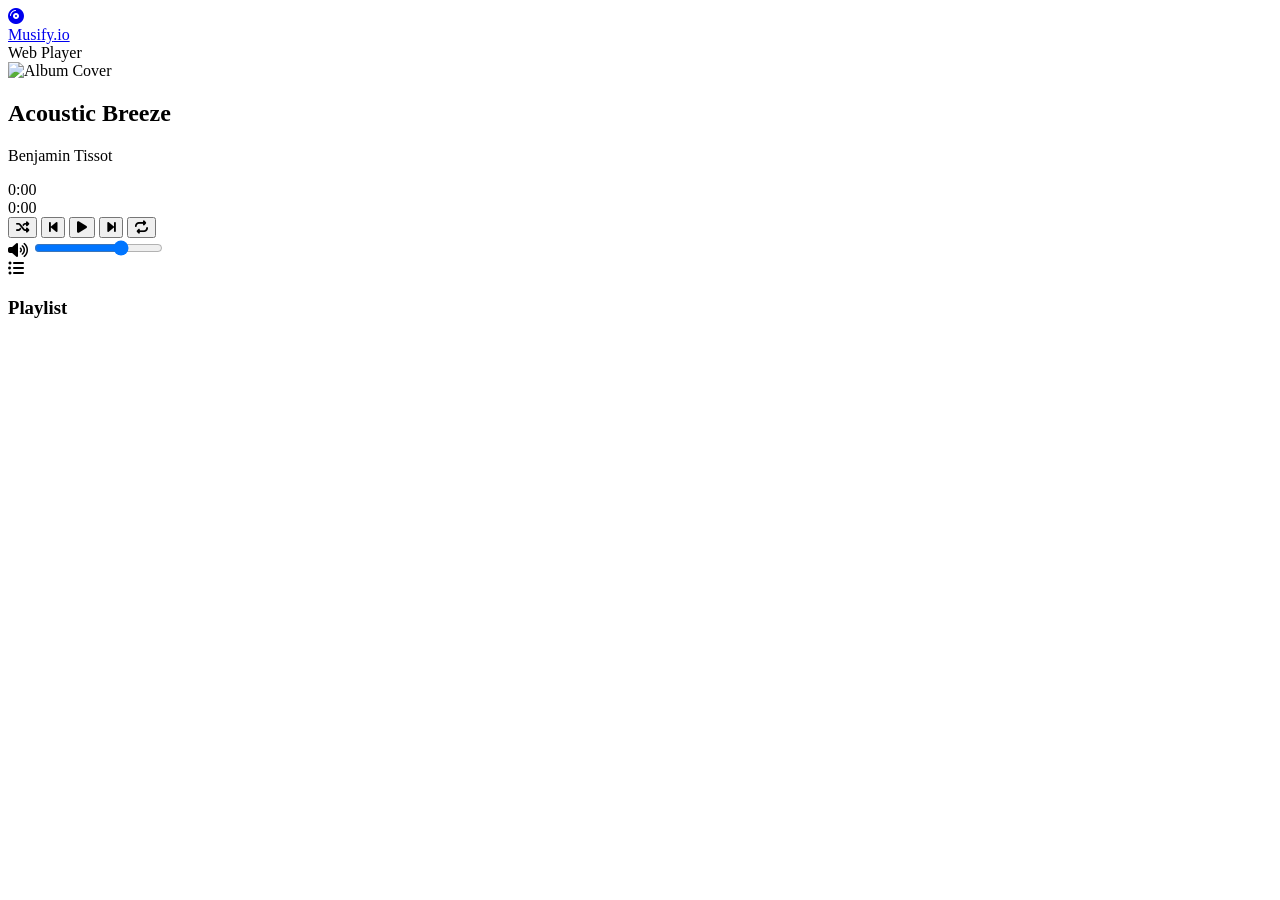
==== task3/index.html @ 46170f56 "Create index.html" ====
<!DOCTYPE html>
<html lang="en">
<head>
  <meta charset="UTF-8">
  <meta name="viewport" content="width=device-width, initial-scale=1.0">
  <title>Musify | Web Player</title>
  
  <!-- Google Fonts -->
  <link rel="preconnect" href="https://fonts.googleapis.com">
  <link rel="preconnect" href="https://fonts.gstatic.com" crossorigin>
  <link href="https://fonts.googleapis.com/css2?family=Plus+Jakarta+Sans:wght@400;500;600;700&display=swap" rel="stylesheet">
  
  <!-- FontAwesome Icons -->
  <link rel="stylesheet" href="https://cdnjs.cloudflare.com/ajax/libs/font-awesome/6.4.0/css/all.min.css">
  
  <link rel="stylesheet" href="style.css">
</head>
<body>

  <!-- Aesthetic Navigation Bar -->
  <header class="navbar">
    <div class="nav-container">
      <a href="#" class="logo">
        <div class="logo-icon">
          <i class="fa-solid fa-compact-disc spin-icon"></i>
        </div>
        <span class="logo-text">Musify<span class="dot">.io</span></span>
      </a>

      <div class="nav-badge">
        <span class="pulse-dot"></span> Web Player
      </div>
    </div>
  </header>

  <!-- Main Music Container -->
  <main class="app-container">
    
    <!-- Player Card -->
    <section class="player-card">
      <div class="album-art-wrapper">
        <img id="track-art" src="https://images.unsplash.com/photo-1511671782779-c97d3d27a1d4?w=500&auto=format&fit=crop" alt="Album Cover" class="album-art">
      </div>

      <div class="track-details">
        <h2 id="track-title">Acoustic Breeze</h2>
        <p id="track-artist">Benjamin Tissot</p>
      </div>

      <!-- Interactive Progress Bar -->
      <div class="timeline-container">
        <span id="current-time">0:00</span>
        <div class="progress-bar-wrapper" id="progress-wrapper">
          <div class="progress-bar-bg">
            <div class="progress-bar-fill" id="progress-fill"></div>
            <div class="progress-handle" id="progress-handle"></div>
          </div>
        </div>
        <span id="total-duration">0:00</span>
      </div>

      <!-- Playback Controls -->
      <div class="controls-wrapper">
        <button class="control-btn" id="shuffle-btn" aria-label="Shuffle"><i class="fa-solid fa-shuffle"></i></button>
        <button class="control-btn" id="prev-btn" aria-label="Previous"><i class="fa-solid fa-backward-step"></i></button>
        <button class="control-btn play-btn" id="play-btn" aria-label="Play/Pause"><i class="fa-solid fa-play" id="play-icon"></i></button>
        <button class="control-btn" id="next-btn" aria-label="Next"><i class="fa-solid fa-forward-step"></i></button>
        <button class="control-btn" id="repeat-btn" aria-label="Repeat"><i class="fa-solid fa-repeat"></i></button>
      </div>

      <!-- Volume Controls -->
      <div class="volume-container">
        <i class="fa-solid fa-volume-high" id="volume-icon"></i>
        <input type="range" id="volume-slider" min="0" max="1" step="0.01" value="0.7">
      </div>
    </section>

    <!-- Playlist Sidebar Card -->
    <section class="playlist-card">
      <div class="playlist-header">
        <i class="fa-solid fa-list-ul"></i>
        <h3>Playlist</h3>
      </div>
      <div class="playlist-items" id="playlist-items">
        <!-- Dynamic items from JS -->
      </div>
    </section>

  </main>

  <!-- Audio Element -->
  <audio id="audio-player"></audio>

  <script src="script4.js"></script>
</body>
</html>
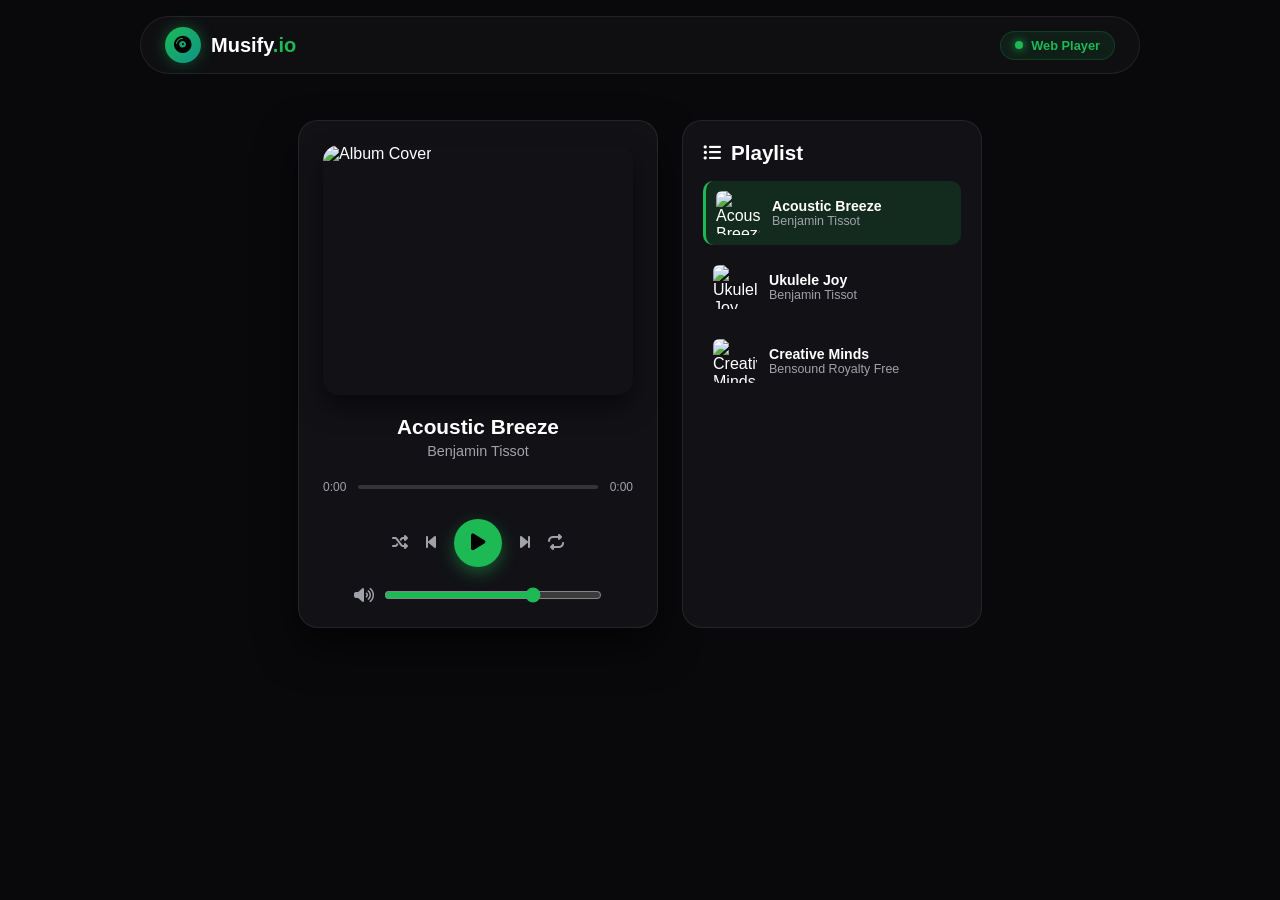
==== commit 3f49af8b: "Update index.html" ====
--- a/task3/index.html
+++ b/task3/index.html
@@ -91,6 +91,6 @@
   <!-- Audio Element -->
   <audio id="audio-player"></audio>
 
-  <script src="script4.js"></script>
+  <script src="script.js"></script>
 </body>
 </html>
--- a/task3/style.css
+++ b/task3/style.css
@@ -0,0 +1,357 @@
+/* Color Palette - Spotify Dark Theme */
+:root {
+  --spotify-green: #1db954;
+  --spotify-green-hover: #1ed760;
+  --bg-main: #09090b;
+  --bg-card: #121216;
+  --bg-card-hover: #1e1e24;
+  --text-primary: #ffffff;
+  --text-secondary: #a1a1aa;
+  --border-color: rgba(255, 255, 255, 0.08);
+  --radius-lg: 20px;
+  --radius-sm: 10px;
+  --transition: all 0.3s cubic-bezier(0.4, 0, 0.2, 1);
+}
+
+* {
+  margin: 0;
+  padding: 0;
+  box-sizing: border-box;
+}
+
+body {
+  font-family: 'Plus Jakarta Sans', sans-serif;
+  background-color: var(--bg-main);
+  color: var(--text-primary);
+  min-height: 100vh;
+  display: flex;
+  flex-direction: column;
+  align-items: center;
+}
+
+/* Glassmorphism Header & Aesthetic Logo */
+.navbar {
+  position: fixed;
+  top: 16px;
+  width: 90%;
+  max-width: 1000px;
+  background: rgba(18, 18, 22, 0.75);
+  backdrop-filter: blur(16px);
+  border: 1px solid var(--border-color);
+  border-radius: 50px;
+  padding: 10px 24px;
+  z-index: 100;
+}
+
+.nav-container {
+  display: flex;
+  justify-content: space-between;
+  align-items: center;
+}
+
+.logo {
+  display: flex;
+  align-items: center;
+  gap: 10px;
+  text-decoration: none;
+  color: var(--text-primary);
+  font-weight: 700;
+  font-size: 1.25rem;
+}
+
+.logo-icon {
+  width: 36px;
+  height: 36px;
+  background: linear-gradient(135deg, var(--spotify-green), #0d9488);
+  border-radius: 50%;
+  display: flex;
+  align-items: center;
+  justify-content: center;
+  color: #000;
+  box-shadow: 0 0 15px rgba(29, 185, 84, 0.4);
+}
+
+.spin-icon {
+  font-size: 1.1rem;
+}
+
+.playing .spin-icon {
+  animation: spin 6s linear infinite;
+}
+
+@keyframes spin {
+  100% { transform: rotate(360deg); }
+}
+
+.logo-text .dot {
+  color: var(--spotify-green);
+}
+
+.nav-badge {
+  display: flex;
+  align-items: center;
+  gap: 8px;
+  background: rgba(29, 185, 84, 0.1);
+  color: var(--spotify-green);
+  padding: 6px 14px;
+  border-radius: 20px;
+  font-size: 0.8rem;
+  font-weight: 600;
+  border: 1px solid rgba(29, 185, 84, 0.2);
+}
+
+.pulse-dot {
+  width: 8px;
+  height: 8px;
+  background-color: var(--spotify-green);
+  border-radius: 50%;
+  box-shadow: 0 0 8px var(--spotify-green);
+  animation: pulse 1.8s infinite;
+}
+
+@keyframes pulse {
+  0% { transform: scale(0.95); opacity: 0.8; }
+  50% { transform: scale(1.3); opacity: 1; }
+  100% { transform: scale(0.95); opacity: 0.8; }
+}
+
+/* Main Layout */
+.app-container {
+  display: grid;
+  grid-template-columns: 360px 300px;
+  gap: 24px;
+  margin-top: 100px;
+  padding: 20px;
+}
+
+/* Player Card */
+.player-card {
+  background: var(--bg-card);
+  border: 1px solid var(--border-color);
+  border-radius: var(--radius-lg);
+  padding: 24px;
+  display: flex;
+  flex-direction: column;
+  align-items: center;
+  box-shadow: 0 20px 40px rgba(0, 0, 0, 0.6);
+}
+
+.album-art-wrapper {
+  width: 100%;
+  height: 250px;
+  border-radius: 16px;
+  overflow: hidden;
+  margin-bottom: 20px;
+  box-shadow: 0 12px 24px rgba(0,0,0,0.5);
+}
+
+.album-art {
+  width: 100%;
+  height: 100%;
+  object-fit: cover;
+  transition: transform 0.5s ease;
+}
+
+.playing .album-art {
+  transform: scale(1.03);
+}
+
+.track-details {
+  text-align: center;
+  margin-bottom: 20px;
+}
+
+.track-details h2 {
+  font-size: 1.3rem;
+  font-weight: 700;
+  margin-bottom: 4px;
+}
+
+.track-details p {
+  color: var(--text-secondary);
+  font-size: 0.9rem;
+}
+
+/* Timeline & Dynamic Progress Line */
+.timeline-container {
+  width: 100%;
+  display: flex;
+  align-items: center;
+  gap: 12px;
+  font-size: 0.75rem;
+  color: var(--text-secondary);
+  margin-bottom: 24px;
+}
+
+.progress-bar-wrapper {
+  flex: 1;
+  height: 16px;
+  display: flex;
+  align-items: center;
+  cursor: pointer;
+}
+
+.progress-bar-bg {
+  width: 100%;
+  height: 4px;
+  background-color: rgba(255, 255, 255, 0.15);
+  border-radius: 4px;
+  position: relative;
+  transition: height 0.2s ease;
+}
+
+.progress-bar-wrapper:hover .progress-bar-bg {
+  height: 6px;
+}
+
+.progress-bar-fill {
+  height: 100%;
+  width: 0%;
+  background-color: var(--spotify-green);
+  border-radius: 4px;
+  position: absolute;
+  top: 0;
+  left: 0;
+  transition: width 0.1s linear;
+}
+
+.progress-handle {
+  width: 12px;
+  height: 12px;
+  background-color: #ffffff;
+  border-radius: 50%;
+  position: absolute;
+  top: 50%;
+  left: 0%;
+  transform: translate(-50%, -50%) scale(0);
+  transition: transform 0.2s ease;
+}
+
+.progress-bar-wrapper:hover .progress-handle {
+  transform: translate(-50%, -50%) scale(1);
+}
+
+/* Playback Controls */
+.controls-wrapper {
+  display: flex;
+  align-items: center;
+  gap: 18px;
+  margin-bottom: 20px;
+}
+
+.control-btn {
+  background: none;
+  border: none;
+  color: var(--text-secondary);
+  font-size: 1rem;
+  cursor: pointer;
+  transition: var(--transition);
+}
+
+.control-btn:hover {
+  color: var(--text-primary);
+}
+
+.play-btn {
+  width: 48px;
+  height: 48px;
+  background-color: var(--spotify-green);
+  color: #000000;
+  border-radius: 50%;
+  display: flex;
+  align-items: center;
+  justify-content: center;
+  font-size: 1.2rem;
+  box-shadow: 0 6px 16px rgba(29, 185, 84, 0.4);
+}
+
+.play-btn:hover {
+  background-color: var(--spotify-green-hover);
+  transform: scale(1.08);
+  color: #000000;
+}
+
+/* Volume Slider */
+.volume-container {
+  display: flex;
+  align-items: center;
+  gap: 10px;
+  width: 80%;
+  color: var(--text-secondary);
+}
+
+.volume-container input[type="range"] {
+  width: 100%;
+  accent-color: var(--spotify-green);
+  cursor: pointer;
+}
+
+/* Playlist Sidebar */
+.playlist-card {
+  background: var(--bg-card);
+  border: 1px solid var(--border-color);
+  border-radius: var(--radius-lg);
+  padding: 20px;
+  display: flex;
+  flex-direction: column;
+}
+
+.playlist-header {
+  display: flex;
+  align-items: center;
+  gap: 10px;
+  font-size: 1.1rem;
+  margin-bottom: 16px;
+  color: var(--text-primary);
+}
+
+.playlist-items {
+  display: flex;
+  flex-direction: column;
+  gap: 10px;
+  overflow-y: auto;
+  max-height: 380px;
+}
+
+.playlist-item {
+  display: flex;
+  align-items: center;
+  gap: 12px;
+  padding: 10px;
+  border-radius: var(--radius-sm);
+  cursor: pointer;
+  transition: var(--transition);
+}
+
+.playlist-item:hover {
+  background: var(--bg-card-hover);
+}
+
+.playlist-item.active {
+  background: rgba(29, 185, 84, 0.15);
+  border-left: 3px solid var(--spotify-green);
+}
+
+.playlist-item img {
+  width: 44px;
+  height: 44px;
+  border-radius: 6px;
+  object-fit: cover;
+}
+
+.item-info h4 {
+  font-size: 0.88rem;
+  font-weight: 600;
+}
+
+.item-info p {
+  font-size: 0.78rem;
+  color: var(--text-secondary);
+}
+
+/* Mobile Responsive Layout */
+@media (max-width: 768px) {
+  .app-container {
+    grid-template-columns: 1fr;
+  }
+}
